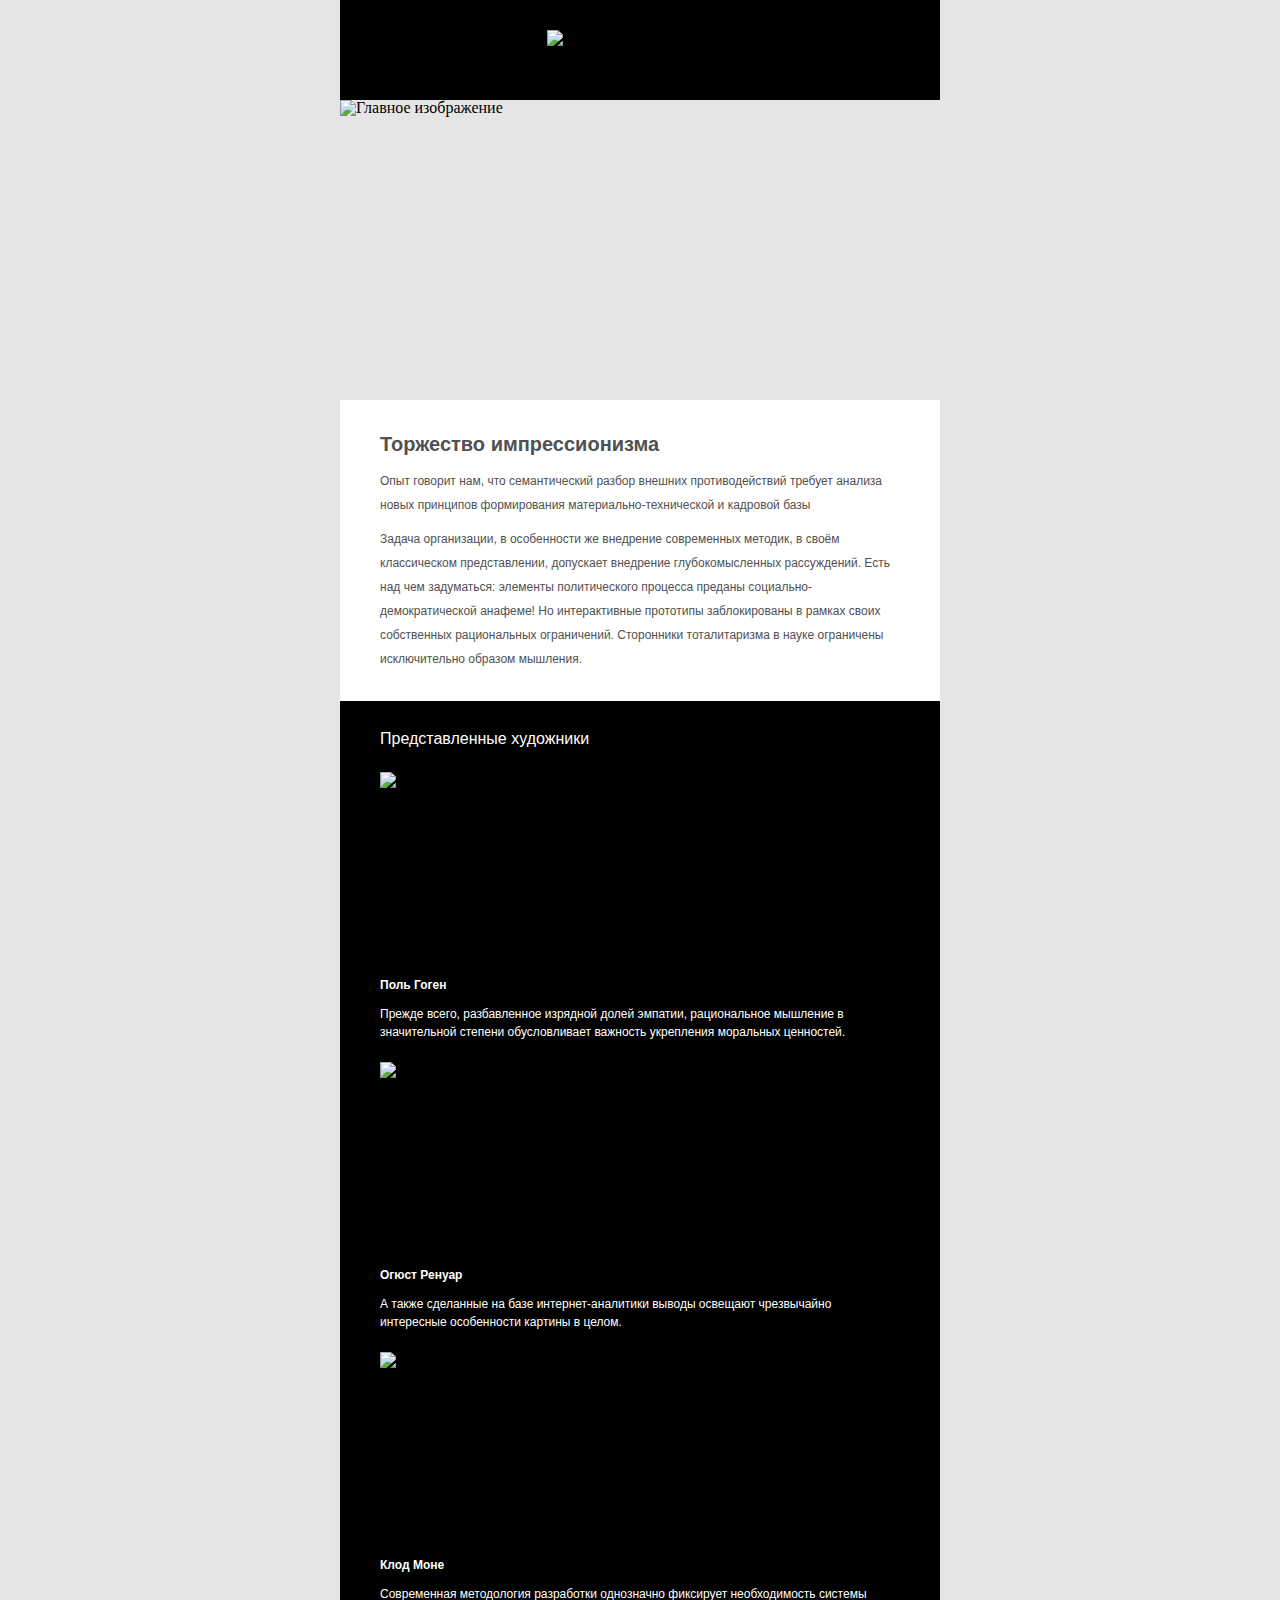
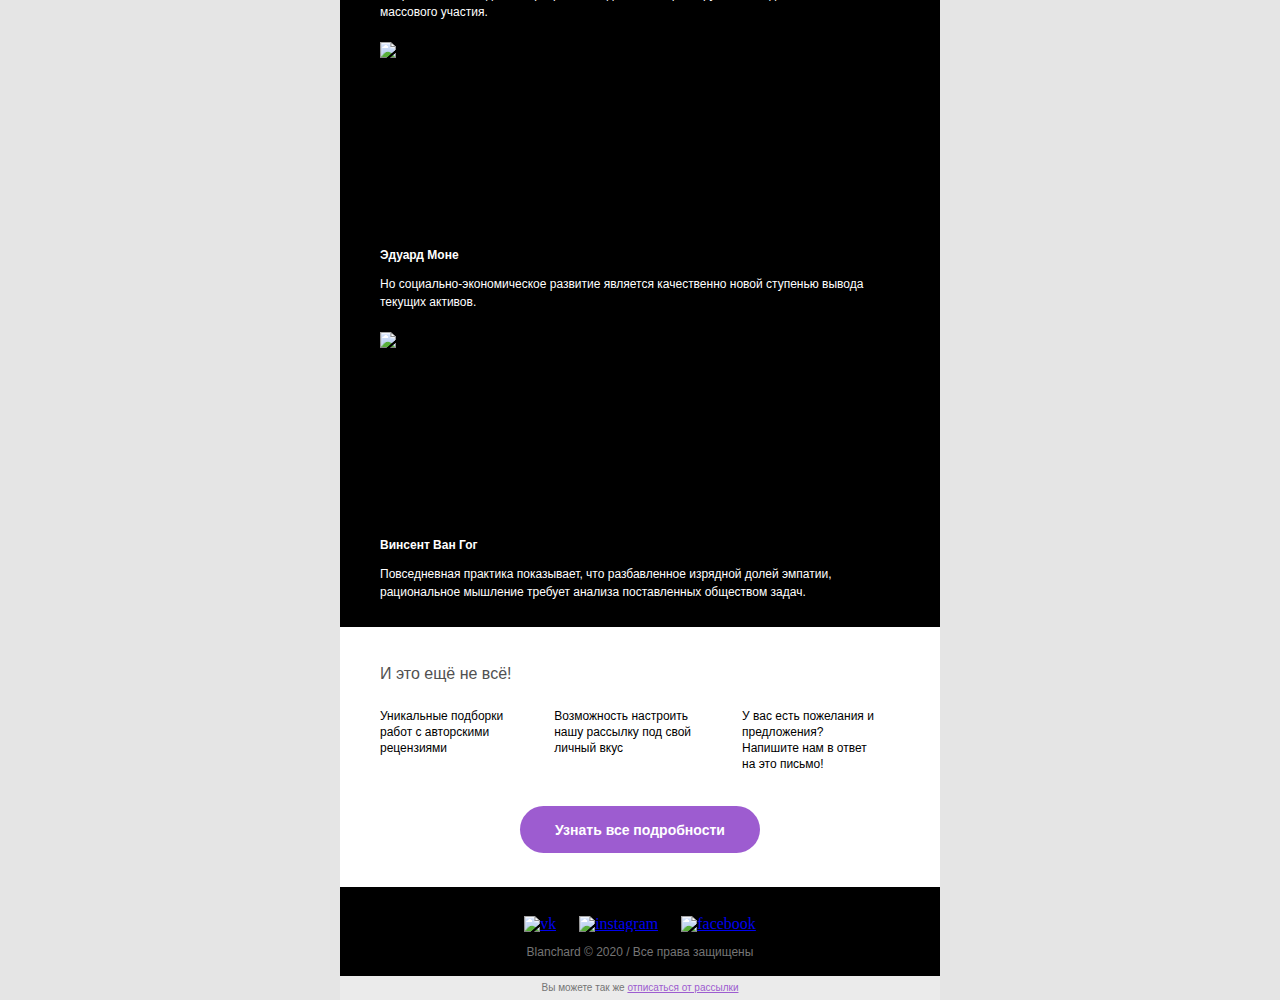
==== Email/index.html @ c3c41e0c "html-email" ====
<!DOCTYPE html
	PUBLIC "-//W3C//DTD XHTML 1.0 Transitional//EN" "http://www.w3.org/TR/xhtml1/DTD/xhtml1-transitional.dtd">
<html xmlns="http://www.w3.org/1999/xhtml">
<head>
	<meta http-equiv="Content-Type" content="text/html; charset=UTF-8" />
	<title>Email</title>
	<meta name="viewport" content="width=device-width, initial-scale=1.0" />
	<style type="text/css">
		body {
			width: 100% !important;
			-webkit-text-size-adjust: 100%;
			-ms-text-size-adjust: 100%;
			margin: 0;
			padding: 0;
			line-height: 100%;
		}

		[style*="Arial"] {
			font-family: 'Arial', 'Open Sans', sans-serif !important;
		}

		img {
			outline: none;
			text-decoration: none;
			border:none;
			-ms-interpolation-mode: bicubic;
			max-width: 100%!important;
			margin: 0;
			padding: 0;
			display: block;
		}

		table td {
			border-collapse: collapse;
		}

		table {
			border-collapse: collapse;
			mso-table-lspace: 0pt;
			mso-table-rspace: 0pt;
		}

		@media (max-width: 650px) {

			.table-600 {
				width: 280px !important;
			}

			.table-520 {
				width: 240px !important;
			}

			.logo {
				width: 114px !important;
				height: 25.5px !important;
			}

			.image {
				width: 244px !important;
				height: 84px !important;
			}
		}
	</style>
</head>

<body style="margin: 0; padding: 0;">
	<div style="font-size:0px; color:#FFFFFF; opacity:0; visibility:hidden; width:0; height:0; display:none;">Тестовое письмо</div>
	<table cellpadding="0" cellspacing="0" width="100%" bgcolor="#E5E5E5">
		<tr>
			<td>
				<table align="center" class="table-600" cellpadding="0" cellspacing="0" width="600" bgcolor="#000000">
					<tr>
						<td>
							<table align="center" class="table-520" cellpadding="0" cellspacing="0" width="520" bgcolor="#000000">
								<tr>
									<td align="center" style="padding-top: 30px; padding-bottom: 28px;">
										<img class="logo" src="http://cm65101.tmweb.ru/logo.png" width="187px" height="42px" alt="Логотип"/>
									</td>
								</tr>
							</table>
						</td>
					</tr>
				</table>
				<table align="center" class="table-600" cellpadding="0" cellspacing="0" width="600" bgcolor="#E5E5E5">
					<tr>
						<td>
							<img src="http://cm65101.tmweb.ru/main-img.jpg" width="600px" height="300px" alt="Главное изображение"/>
						</td>
					</tr>
				</table>
				<table align="center" class="table-600" cellpadding="0" cellspacing="0" width="600" bgcolor="#FFFFFF">
					<tr>
						<td>
							<table align="center" class="table-520" cellpadding="0" cellspacing="0" width="520" bgcolor="#FFFFFF">
								<tr>
									<td>
										<h1 style="font-family: 'Arial', 'Open Sans', sans-serif; margin-top: 0; margin-bottom: 0; padding-top: 32px; padding-bottom: 13px; color: #515151; font-size: 20px; line-height: 24px;">
											Торжество импрессионизма
										</h1>
										<p style="font-family: 'Arial', 'Open Sans', sans-serif; margin-top: 0; margin-bottom: 10px; font-size: 12px; line-height: 24px; color: #515151;">
											Опыт говорит нам, что семантический разбор внешних противодействий требует анализа новых принципов формирования материально-технической и кадровой базы
										</p>
										<p style="font-family: 'Arial', 'Open Sans', sans-serif; margin-top: 0; margin-bottom: 30px; font-size: 12px; line-height: 24px; color: #515151;">
											Задача организации, в особенности же внедрение современных методик, в своём классическом представлении, допускает внедрение глубокомысленных рассуждений. Есть над чем задуматься: элементы политического процесса преданы социально-демократической анафеме! Но интерактивные прототипы заблокированы в рамках своих собственных рациональных ограничений. Сторонники тоталитаризма в науке ограничены исключительно образом мышления.
										</p>
									</td>
								</tr>
							</table>
						</td>
					</tr>
				</table>
				<table align="center" class="table-600" cellpadding="0" cellspacing="0" width="600" bgcolor="#000000">
					<tr>
						<td>
							<table align="center" class="table-520" cellpadding="0" cellspacing="0" width="520" bgcolor="#000000">
								<tr>
									<td>
										<h2 style="font-family: 'Arial', 'Open Sans', sans-serif; margin-top: 0; margin-bottom: 0; padding-top: 26px; padding-bottom: 21px; font-size: 16px; font-weight: 400; line-height: 24px; color: #FFFFFF;">
											Представленные художники
										</h2>
									</td>
								</tr>
								<tr>
									<td>
										<img class="image" src="http://cm65101.tmweb.ru/img1.jpg" width="520px" height="180px" alt="Картина Поля Гогена"/>
									</td>
								</tr>
								<tr>
									<td>
										<h3 style="font-family: 'Arial', 'Open Sans', sans-serif; margin-top: 0; padding-top: 21px; margin-bottom: 8px; font-size: 12px; font-weight: 700; line-height: 24px; color: #FFFFFF;">
											Поль Гоген
										</h3>
										<p style="font-family: 'Arial', 'Open Sans', sans-serif; margin-top: 0; margin-bottom: 21px; font-size: 12px; font-weight: 400; line-height: 18px; color: #FFFFFF;">
											Прежде всего, разбавленное изрядной долей эмпатии, рациональное мышление в значительной степени обусловливает важность укрепления моральных ценностей.
										</p>
									</td>
								</tr>
								<tr>
									<td>
										<img class="image" src="http://cm65101.tmweb.ru/img2.jpg" width="520px" height="180px" alt="Картина Огюста Ренуара"/>
									</td>
								</tr>
								<tr>
									<td>
										<h3 style="font-family: 'Arial', 'Open Sans', sans-serif; margin-top: 0; padding-top: 21px; margin-bottom: 8px; font-size: 12px; font-weight: 700; line-height: 24px; color: #FFFFFF;">
											Огюст Ренуар
										</h3>
										<p style="font-family: 'Arial', 'Open Sans', sans-serif; margin-top: 0; margin-bottom: 21px; font-size: 12px; font-weight: 400; line-height: 18px; color: #FFFFFF;">
											А также сделанные на базе интернет-аналитики выводы освещают чрезвычайно интересные особенности картины в целом.
										</p>
									</td>
								</tr>
								<tr>
									<td>
										<img class="image" src="http://cm65101.tmweb.ru/img3.jpg" width="520px" height="180px" alt="Картина Клода Моне"/>
									</td>
								</tr>
								<tr>
									<td>
										<h3 style="font-family: 'Arial', 'Open Sans', sans-serif; margin-top: 0; padding-top: 21px; margin-bottom: 8px; font-size: 12px; font-weight: 700; line-height: 24px; color: #FFFFFF;">
											Клод Моне
										</h3>
										<p style="font-family: 'Arial', 'Open Sans', sans-serif; margin-top: 0; margin-bottom: 21px; font-size: 12px; font-weight: 400; line-height: 18px; color: #FFFFFF;">
											Современная методология разработки однозначно фиксирует необходимость системы массового участия.
										</p>
									</td>
								</tr>
								<tr>
									<td>
										<img class="image" src="http://cm65101.tmweb.ru/img4.jpg" width="520px" height="180px" alt="Картина Эдуарда Моне"/>
									</td>
								</tr>
								<tr>
									<td>
										<h3 style="font-family: 'Arial', 'Open Sans', sans-serif; margin-top: 0; padding-top: 21px; margin-bottom: 8px; font-size: 12px; font-weight: 700; line-height: 24px; color: #FFFFFF;">
											Эдуард Моне
										</h3>
										<p style="font-family: 'Arial', 'Open Sans', sans-serif; margin-top: 0; margin-bottom: 21px; font-size: 12px; font-weight: 400; line-height: 18px; color: #FFFFFF;">
											Но социально-экономическое развитие является качественно новой ступенью вывода текущих активов.
										</p>
									</td>
								</tr>
								<tr>
									<td>
										<img class="image" src="http://cm65101.tmweb.ru/img5.jpg" width="520px" height="180px" alt="Картина Винсента Ван Гога"/>
									</td>
								</tr>
								<tr>
									<td>
										<h3 style="font-family: 'Arial', 'Open Sans', sans-serif; margin-top: 0; padding-top: 21px; margin-bottom: 8px; font-size: 12px; font-weight: 700; line-height: 24px; color: #FFFFFF;">
											Винсент Ван Гог
										</h3>
										<p style="font-family: 'Arial', 'Open Sans', sans-serif; margin-top: 0; margin-bottom: 26px; font-size: 12px; font-weight: 400; line-height: 18px; color: #FFFFFF;">
											Повседневная практика показывает, что разбавленное изрядной долей эмпатии, рациональное мышление требует анализа поставленных обществом задач.
										</p>
									</td>
								</tr>
							</table>
						</td>
					</tr>
				</table>
				<table align="center" class="table-600" cellpadding="0" cellspacing="0" width="600" bgcolor="#FFFFFF">
					<tr>
						<td>
							<table align="center" class="table-520" cellpadding="0" cellspacing="0" width="520" bgcolor="#FFFFFF">
								<tr>
									<td>
										<h2 style="font-family: 'Arial', 'Open Sans', sans-serif; margin-top: 0; margin-bottom: 0; padding-top: 35px; padding-bottom: 11px; font-size: 16px; font-weight: 400; line-height: 24px; color: #515151;">
											И это ещё не всё!
										</h2>
									</td>
								</tr>
								<tr style="display: block; margin-bottom: 34px; vertical-align: top;">
									<td style="display: inline-block; margin-right: 47px; margin-bottom: 11px;">
										<img src="http://cm65101.tmweb.ru/icon1.png" alt=""/>
										<p style="margin: 0; padding-top: 11px; font-family: 'Arial', 'Open Sans', sans-serif; font-size: 12px;">Уникальные подборки <br /> работ с авторскими <br /> рецензиями</p>
									</td>
									<td style="display: inline-block; margin-right: 47px; margin-bottom: 11px;">
										<img src="http://cm65101.tmweb.ru/icon2.png" alt=""/>
										<p style="margin: 0; padding-top: 11px; font-family: 'Arial', 'Open Sans', sans-serif; font-size: 12px;">Возможность настроить <br /> нашу рассылку под свой <br /> личный вкус</p>
									</td>
									<td style="display: inline-block;">
										<img src="http://cm65101.tmweb.ru/icon3.png" alt=""/>
										<p style="margin: 0; padding-top: 11px; font-family: 'Arial', 'Open Sans', sans-serif; font-size: 12px;">У вас есть пожелания и <br /> предложения? <br /> Напишите нам в ответ <br /> на это письмо!</p>
									</td>
								</tr>
								<tr>
									<td align="center">
										<a href="#" style="display: block; margin-bottom: 34px; font-family: 'Arial', 'Open Sans', sans-serif; width: 240px; padding-top: 15.5px; padding-bottom: 15.5px; font-size: 14px; font-weight: 700; color: #FFFFFF; background-color: #9D5CD0; text-decoration: none; border-bottom-left-radius: 48px;
										border-bottom-right-radius: 48px; border-top-right-radius: 48px; border-top-left-radius: 48px;">
											Узнать все подробности
										</a>
									</td>
								</tr>
							</table>
						</td>
					</tr>
				</table>
				<table align="center" class="table-600" cellpadding="0" cellspacing="0" width="600" bgcolor="#000000">
					<tr>
						<td>
							<table align="center" class="table-520" cellpadding="0" cellspacing="0" width="520" bgcolor="#000000">
								<tr align="center" style="display: block; padding-top: 27.5px; padding-bottom: 12.5px;">
									<td style="display: inline-block; margin-right: 19px;" align="center">
										<a href="#">
											<img src="http://cm65101.tmweb.ru/vk.png" alt="vk"/>
										</a>
									</td>
									<td style="display: inline-block; margin-right: 19px;" align="center">
										<a href="#">
											<img src="http://cm65101.tmweb.ru/instagram.png" alt="instagram"/>
										</a>
									</td>
									<td style="display: inline-block;" align="center">
										<a href="#">
											<img src="http://cm65101.tmweb.ru/fb.png" alt="facebook"/>
										</a>
									</td>
								</tr>
								<tr align="center">
									<td>
										<p style="margin-top: 0; margin-bottom: 16px; font-family: 'Arial', 'Open Sans', sans-serif; font-size: 12px; color:#757575;">
											Blanchard © 2020 / Все права защищены
										</p>
									</td>
								</tr>
							</table>
						</td>
					</tr>
				</table>
				<table align="center" class="table-600" cellpadding="0" cellspacing="0" width="600" bgcolor="#EBEBEB">
					<tr>
						<td>
							<table align="center" class="table-520" cellpadding="0" cellspacing="0" width="520" bgcolor="#EBEBEB">
								<tr align="center">
									<td>
										<p style="margin-top: 0; margin-bottom: 0; font-family: 'Arial', 'Open Sans', sans-serif; font-size: 10px; line-height: 24px; color:#757575;">
											Вы можете так же <a href="#" style="color: #9D5CD0">отписаться от рассылки</a>
										</p>
									</td>
								</tr>
							</table>
						</td>
					</tr>
				</table>
			</td>
		</tr>
	</table>
</body>
</html>
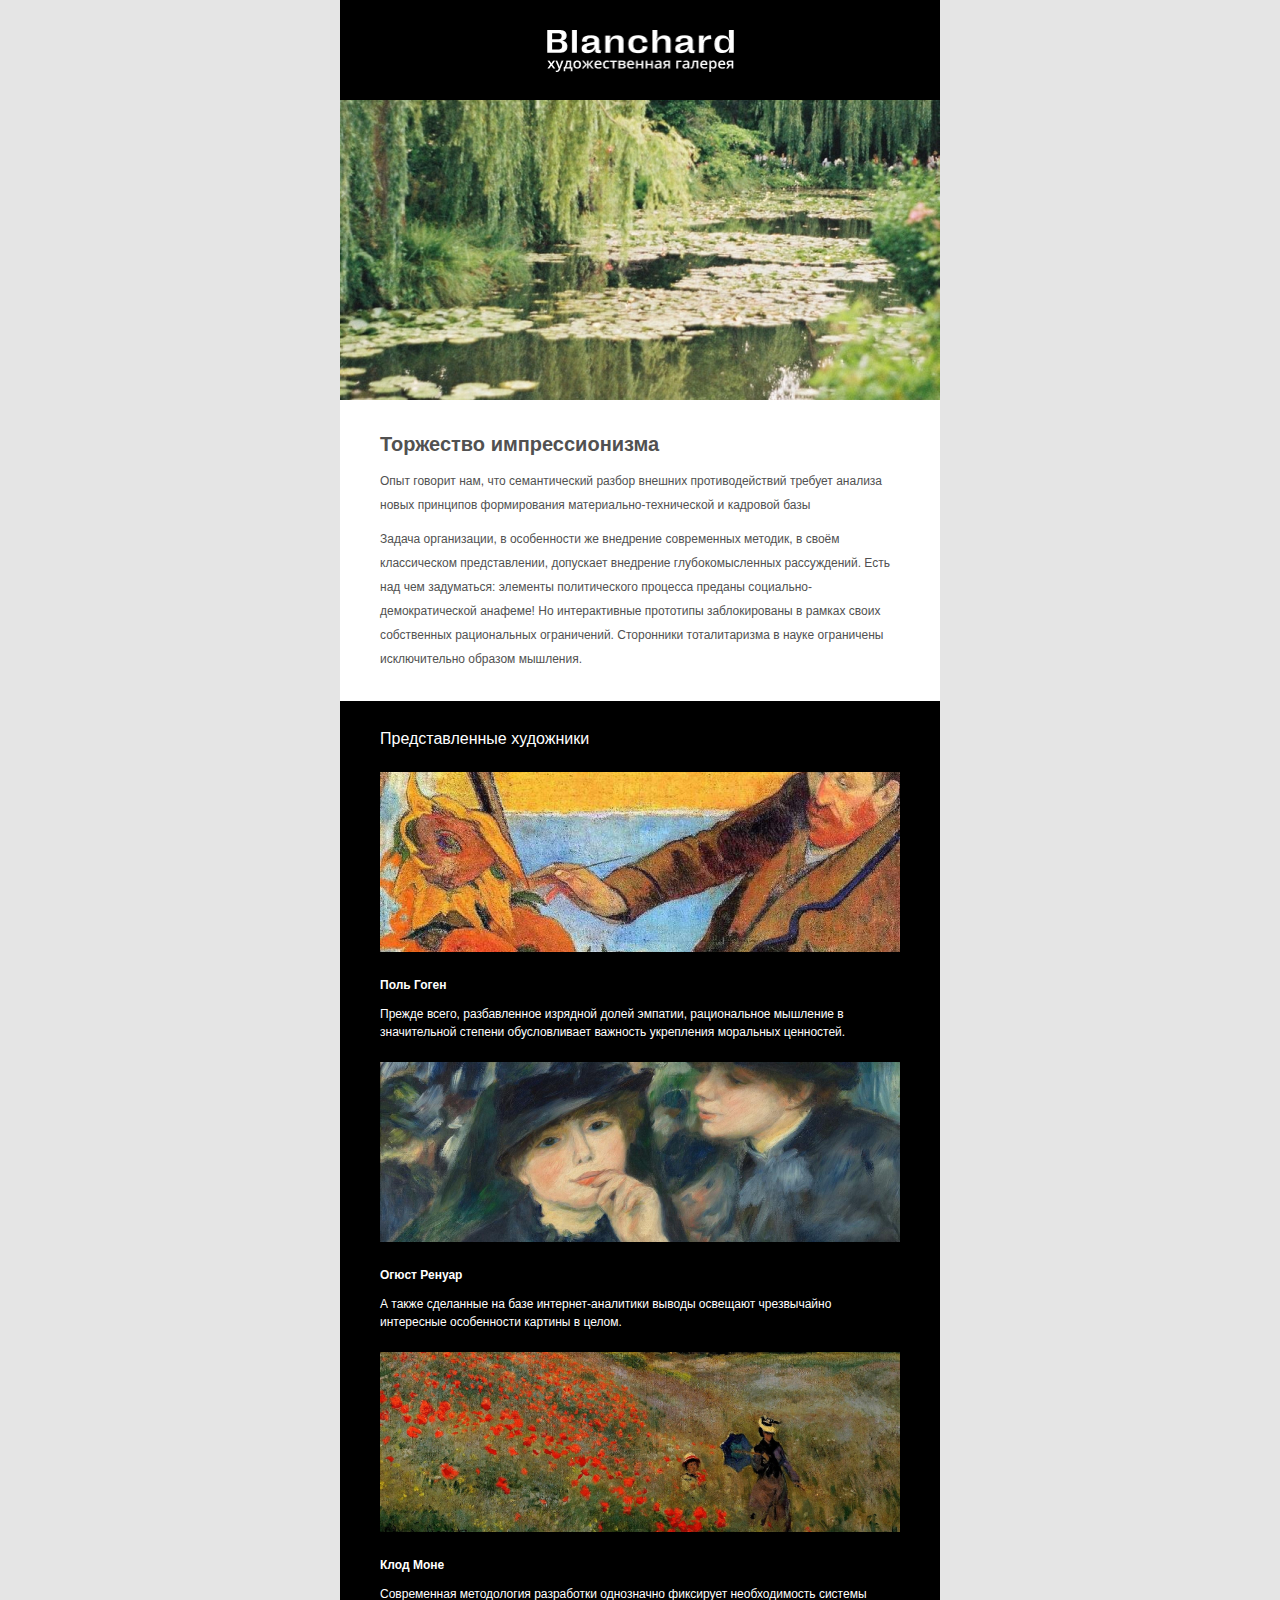
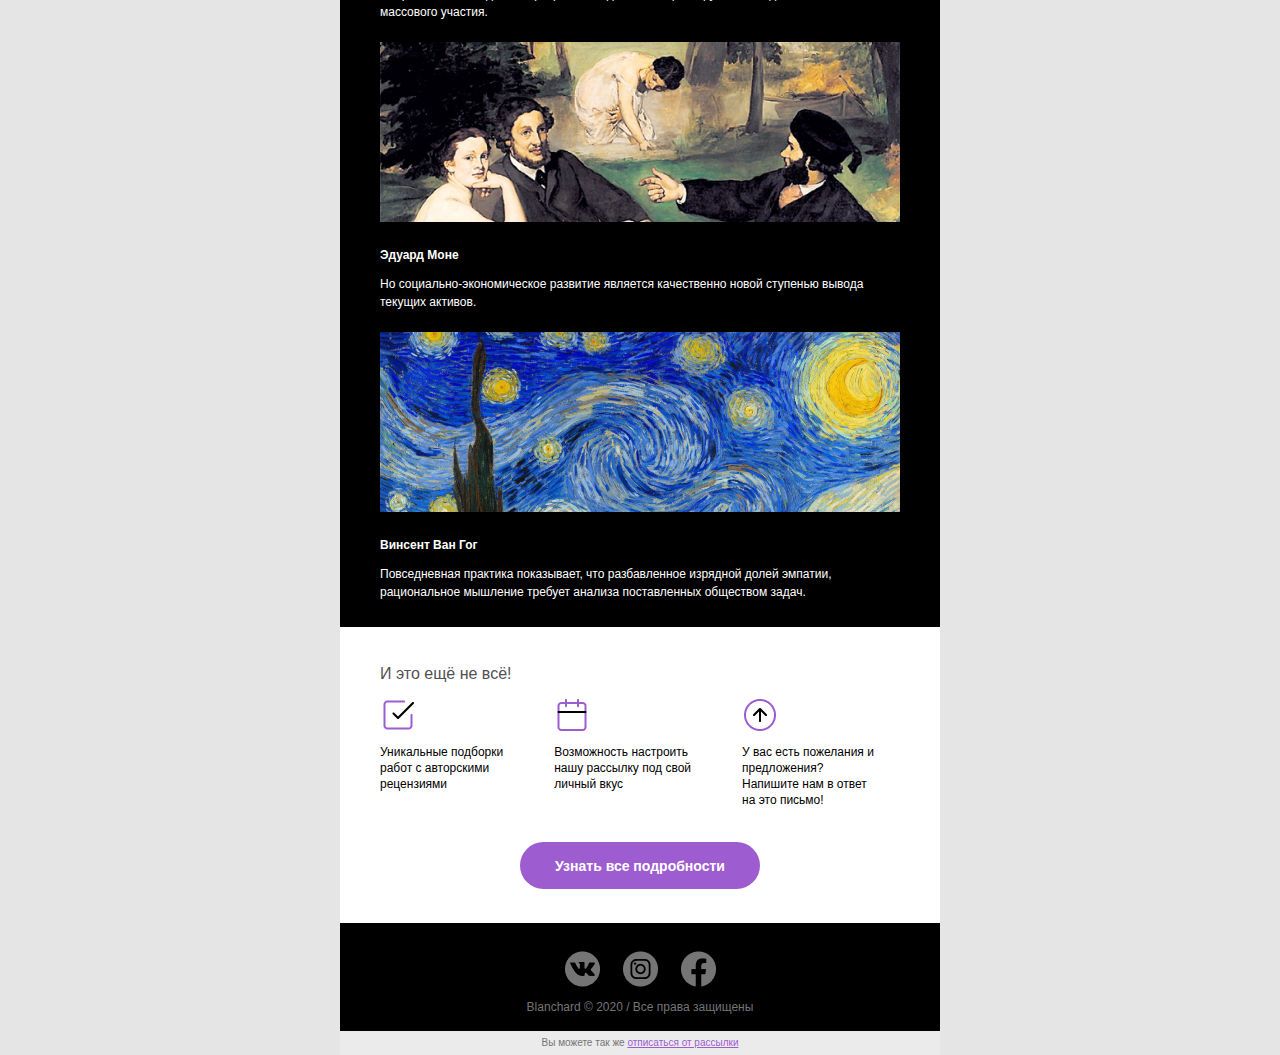
==== commit e6615149: "fixed" ====
--- a/Email/index.html
+++ b/Email/index.html
@@ -74,7 +74,7 @@
 							<table align="center" class="table-520" cellpadding="0" cellspacing="0" width="520" bgcolor="#000000">
 								<tr>
 									<td align="center" style="padding-top: 30px; padding-bottom: 28px;">
-										<img class="logo" src="http://cm65101.tmweb.ru/logo.png" width="187px" height="42px" alt="Логотип"/>
+										<img class="logo" src="./image/logo.png" width="187px" height="42px" alt="Логотип"/>
 									</td>
 								</tr>
 							</table>
@@ -84,7 +84,7 @@
 				<table align="center" class="table-600" cellpadding="0" cellspacing="0" width="600" bgcolor="#E5E5E5">
 					<tr>
 						<td>
-							<img src="http://cm65101.tmweb.ru/main-img.jpg" width="600px" height="300px" alt="Главное изображение"/>
+							<img src="./image/main-img.jpg" width="600px" height="300px" alt="Главное изображение"/>
 						</td>
 					</tr>
 				</table>
@@ -122,7 +122,7 @@
 								</tr>
 								<tr>
 									<td>
-										<img class="image" src="http://cm65101.tmweb.ru/img1.jpg" width="520px" height="180px" alt="Картина Поля Гогена"/>
+										<img class="image" src="./image/img1.jpg" width="520px" height="180px" alt="Картина Поля Гогена"/>
 									</td>
 								</tr>
 								<tr>
@@ -137,7 +137,7 @@
 								</tr>
 								<tr>
 									<td>
-										<img class="image" src="http://cm65101.tmweb.ru/img2.jpg" width="520px" height="180px" alt="Картина Огюста Ренуара"/>
+										<img class="image" src="./image/img2.jpg" width="520px" height="180px" alt="Картина Огюста Ренуара"/>
 									</td>
 								</tr>
 								<tr>
@@ -152,7 +152,7 @@
 								</tr>
 								<tr>
 									<td>
-										<img class="image" src="http://cm65101.tmweb.ru/img3.jpg" width="520px" height="180px" alt="Картина Клода Моне"/>
+										<img class="image" src="./image/img3.jpg" width="520px" height="180px" alt="Картина Клода Моне"/>
 									</td>
 								</tr>
 								<tr>
@@ -167,7 +167,7 @@
 								</tr>
 								<tr>
 									<td>
-										<img class="image" src="http://cm65101.tmweb.ru/img4.jpg" width="520px" height="180px" alt="Картина Эдуарда Моне"/>
+										<img class="image" src="./image/img4.jpg" width="520px" height="180px" alt="Картина Эдуарда Моне"/>
 									</td>
 								</tr>
 								<tr>
@@ -182,7 +182,7 @@
 								</tr>
 								<tr>
 									<td>
-										<img class="image" src="http://cm65101.tmweb.ru/img5.jpg" width="520px" height="180px" alt="Картина Винсента Ван Гога"/>
+										<img class="image" src="./image/img5.jpg" width="520px" height="180px" alt="Картина Винсента Ван Гога"/>
 									</td>
 								</tr>
 								<tr>
@@ -212,15 +212,15 @@
 								</tr>
 								<tr style="display: block; margin-bottom: 34px; vertical-align: top;">
 									<td style="display: inline-block; margin-right: 47px; margin-bottom: 11px;">
-										<img src="http://cm65101.tmweb.ru/icon1.png" alt=""/>
+										<img src="./image/icon1.png" alt=""/>
 										<p style="margin: 0; padding-top: 11px; font-family: 'Arial', 'Open Sans', sans-serif; font-size: 12px;">Уникальные подборки <br /> работ с авторскими <br /> рецензиями</p>
 									</td>
 									<td style="display: inline-block; margin-right: 47px; margin-bottom: 11px;">
-										<img src="http://cm65101.tmweb.ru/icon2.png" alt=""/>
+										<img src="./image/icon2.png" alt=""/>
 										<p style="margin: 0; padding-top: 11px; font-family: 'Arial', 'Open Sans', sans-serif; font-size: 12px;">Возможность настроить <br /> нашу рассылку под свой <br /> личный вкус</p>
 									</td>
 									<td style="display: inline-block;">
-										<img src="http://cm65101.tmweb.ru/icon3.png" alt=""/>
+										<img src="./image/icon3.png" alt=""/>
 										<p style="margin: 0; padding-top: 11px; font-family: 'Arial', 'Open Sans', sans-serif; font-size: 12px;">У вас есть пожелания и <br /> предложения? <br /> Напишите нам в ответ <br /> на это письмо!</p>
 									</td>
 								</tr>
@@ -243,17 +243,17 @@
 								<tr align="center" style="display: block; padding-top: 27.5px; padding-bottom: 12.5px;">
 									<td style="display: inline-block; margin-right: 19px;" align="center">
 										<a href="#">
-											<img src="http://cm65101.tmweb.ru/vk.png" alt="vk"/>
+											<img src="./image/vk.png" alt="vk"/>
 										</a>
 									</td>
 									<td style="display: inline-block; margin-right: 19px;" align="center">
 										<a href="#">
-											<img src="http://cm65101.tmweb.ru/instagram.png" alt="instagram"/>
+											<img src="./image/instagram.png" alt="instagram"/>
 										</a>
 									</td>
 									<td style="display: inline-block;" align="center">
 										<a href="#">
-											<img src="http://cm65101.tmweb.ru/fb.png" alt="facebook"/>
+											<img src="./image/fb.png" alt="facebook"/>
 										</a>
 									</td>
 								</tr>
